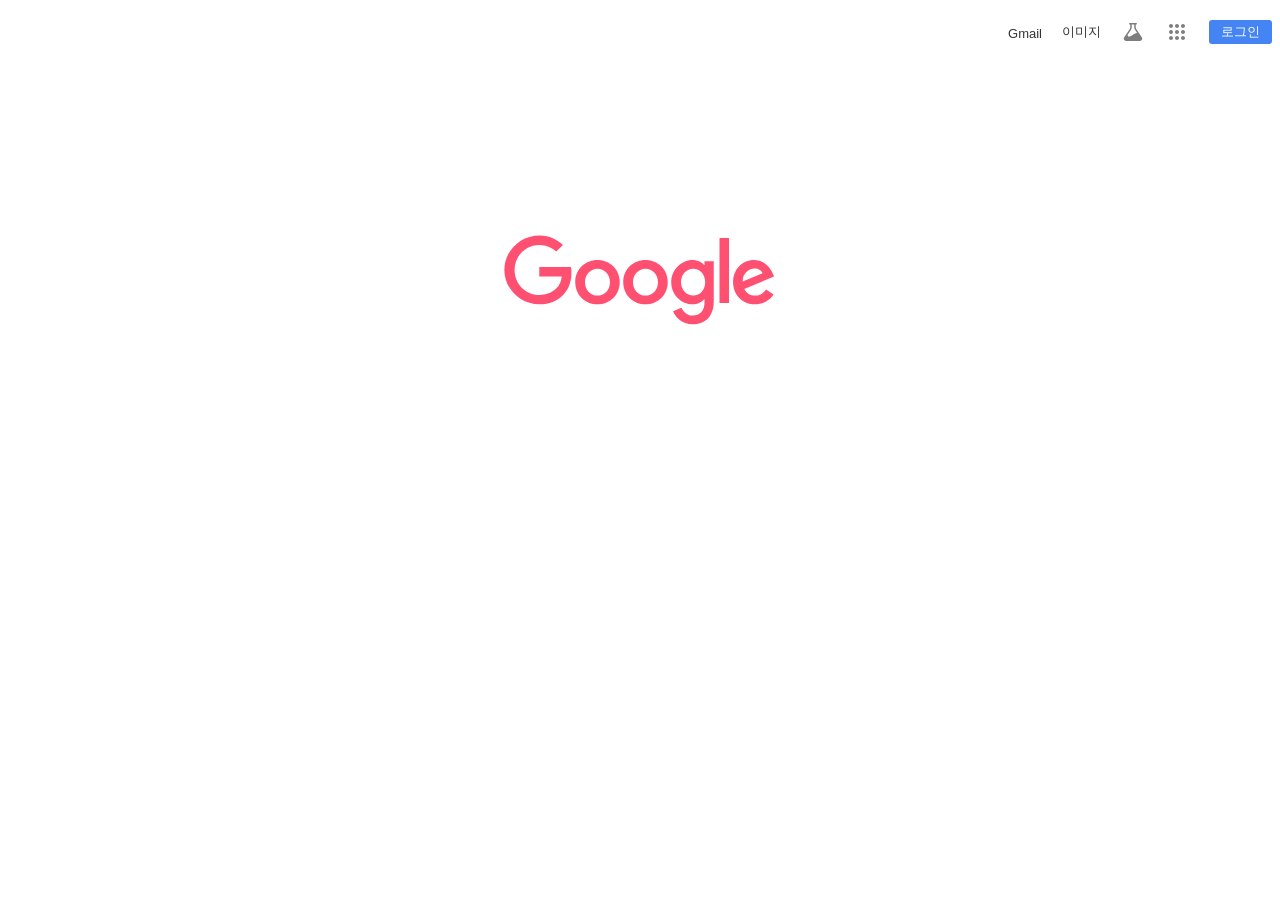
==== index.html @ dc35f517 "google-clone-로고까지" ====
<!doctype html>
<html lang="ko">
  <head>
    <meta charset="UTF-8" />
    <meta name="viewport" content="width=device-width, initial-scale=1.0" />
    <title>구글 클론 (res)</title>
    <link rel="stylesheet" href="css/main.css" />
    <!-- favicon -->
    <link
      rel="icon"
      type="image/png"
      href="favicon/favicon-96x96.png"
      sizes="96x96"
    />
    <link rel="icon" type="image/svg+xml" href="favicon/favicon.svg" />
    <link rel="shortcut icon" href="favicon/favicon.ico" />
    <link
      rel="apple-touch-icon"
      sizes="180x180"
      href="favicon/apple-touch-icon.png"
    />
    <link rel="manifest" href="favicon/site.webmanifest" />
  </head>
  <body>
    <!-- nav -->
    <nav>
      <a href="#" id="mail">Gmail</a>
      <a href="#" id="imgs">이미지</a>
      <div class="navIcon">
        <a href="#" class="navIcon-a" aria-label="Search Labs"
          ><svg
            class="gb_E"
            focusable="false"
            height="24px"
            viewBox="0 -960 960 960"
            width="24px"
          >
            <path
              d="M209-120q-42 0-70.5-28.5T110-217q0-14 3-25.5t9-21.5l228-341q10-14 15-31t5-34v-110h-20q-13 0-21.5-8.5T320-810q0-13 8.5-21.5T350-840h260q13 0 21.5 8.5T640-810q0 13-8.5 21.5T610-780h-20v110q0 17 5 34t15 31l227 341q6 9 9.5 20.5T850-217q0 41-28 69t-69 28H209Zm221-660v110q0 26-7.5 50.5T401-573L276-385q-6 8-8.5 16t-2.5 16q0 23 17 39.5t42 16.5q28 0 56-12t80-47q69-45 103.5-62.5T633-443q4-1 5.5-4.5t-.5-7.5l-78-117q-15-21-22.5-46t-7.5-52v-110H430Z"
            ></path>
          </svg>
        </a>
        <a href="#" class="navIcon-a" aria-label="Google 앱"
          ><svg class="gb_F" focusable="false" viewBox="0 0 24 24">
            <path
              d="M6,8c1.1,0 2,-0.9 2,-2s-0.9,-2 -2,-2 -2,0.9 -2,2 0.9,2 2,2zM12,20c1.1,0 2,-0.9 2,-2s-0.9,-2 -2,-2 -2,0.9 -2,2 0.9,2 2,2zM6,20c1.1,0 2,-0.9 2,-2s-0.9,-2 -2,-2 -2,0.9 -2,2 0.9,2 2,2zM6,14c1.1,0 2,-0.9 2,-2s-0.9,-2 -2,-2 -2,0.9 -2,2 0.9,2 2,2zM12,14c1.1,0 2,-0.9 2,-2s-0.9,-2 -2,-2 -2,0.9 -2,2 0.9,2 2,2zM16,6c0,1.1 0.9,2 2,2s2,-0.9 2,-2 -0.9,-2 -2,-2 -2,0.9 -2,2zM12,8c1.1,0 2,-0.9 2,-2s-0.9,-2 -2,-2 -2,0.9 -2,2 0.9,2 2,2zM18,14c1.1,0 2,-0.9 2,-2s-0.9,-2 -2,-2 -2,0.9 -2,2 0.9,2 2,2zM18,20c1.1,0 2,-0.9 2,-2s-0.9,-2 -2,-2 -2,0.9 -2,2 0.9,2 2,2z"
            ></path>
            <image
              src="https://ssl.gstatic.com/gb/images/bar/al-icon.png"
              alt=""
              height="24"
              width="24"
              style="border: none; display: none \9"
            ></image>
          </svg>
        </a>
        <!-- 로그인 -->
        <a href="#"
          ><button id="login" onclick="window.open('login.html')">
            로그인
          </button></a
        >
      </div>
    </nav>
    <!-- main -->
    <main class="main-wrap">
      <!-- 로고 -->
       <div class="g-logo"></div>
      <!-- 검색창 -->
      <!-- 검색 리스트 -->
      <!-- 검색 버튼 -->
    </main>
  </body>
</html>
---- css/main.css ----
* {
  margin: 0;
  padding: 0;
  box-sizing: border-box;
}
ul,
li {
  list-style: none;
}
body {
  font-family: Arial, Helvetica, sans-serif;
}
a {
  color: #333;
  text-decoration: none;
}

/* nav */
nav {
  width: 100%;
  padding: 20px 8px;
  font-size: 13px;
  display: flex;
  justify-content: flex-end;
  align-items: center;
  gap: 20px;
}
/* .navIcon */
.navIcon {
  display: flex;
  gap: 20px;
  align-items: center;
}
.navIcon-a {
  position: relative;
  width: 24px;
  height: 24px;
  opacity: 0.5;
  transition: all 0.5s;
}
.navIcon-a svg {
  width: 100%;
}
.navIcon-a::before {
  content: attr(aria-label);
  position: absolute;
  top: 36px;
  left: 50%;
  transform: translateX(-50%);
  padding: 5px 10px;
  /* 글 줄 바꿈 방지 */
  white-space: nowrap;
  font-size: 12px;
  border-radius: 3px;
  background-color: #222;
  color: #fff;
  opacity: 0;
  visibility: hidden;
  transition: all 1s;
}
.navIcon-a::after {
  content: "";
  position: absolute;
  top: -5px;
  left: -5px;
  display: block;
  width: 34px;
  height: 34px;
  border-radius: 50%;
  background-color: rgba(0, 0, 0, 0.2);
  opacity: 0;
  transition: all 0.5s;
}
#mail {
  padding-top: 2px;
}
/* nav 호버 */
nav > a:hover {
  text-decoration: underline;
}
.navIcon-a:hover::before,
.navIcon-a:hover::after,
.navIcon-a:hover {
  opacity: 1;
  visibility: visible;
}

/* 로그인 */
#login {
  padding: 3px 12px;
  border: 0;
  border-radius: 3px;
  cursor: pointer;
  color: #fff;
  background-color: #4484f3;
}

/* main */
.main-wrap {
  width: 100%;
  display: flex;
  flex-direction: column;
  align-items: center;
  padding-top: 171px;
}
/* 로고 */
.g-logo {
    /* mask-image : 모양만 남고 색으로 채워짐 (이미지는 안보임) */
  mask-image: url("../images/google_logo.svg");
  width: 272px;
  height: 92px;
  background-color: #ff5072;
}
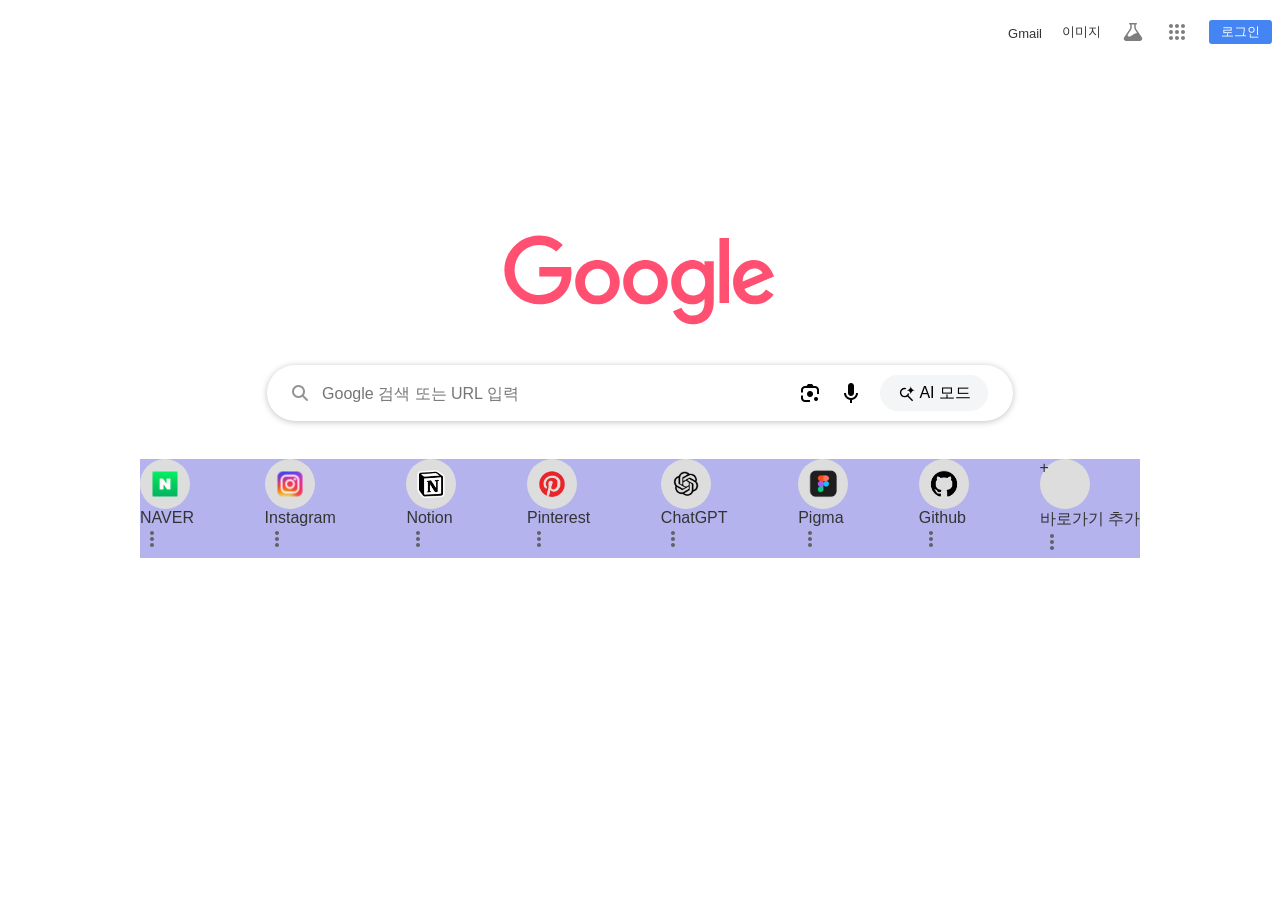
==== commit 56b1be84: "searchbar-searchplus-ing" ====
--- a/index.html
+++ b/index.html
@@ -20,6 +20,14 @@
       href="favicon/apple-touch-icon.png"
     />
     <link rel="manifest" href="favicon/site.webmanifest" />
+    <!-- 폰트어썸 -->
+    <link
+      rel="stylesheet"
+      href="https://cdnjs.cloudflare.com/ajax/libs/font-awesome/6.5.2/css/all.min.css"
+      integrity="sha512-SnH5WK+bZxgPHs44uWIX+LLJAJ9/2PkPKZ5QiAj6Ta86w+fsb2TkcmfRyVX3pBnMFcV7oQPJkl9QevSCWr3W6A=="
+      crossorigin="anonymous"
+      referrerpolicy="no-referrer"
+    />
   </head>
   <body>
     <!-- nav -->
@@ -65,9 +73,125 @@
     <!-- main -->
     <main class="main-wrap">
       <!-- 로고 -->
-       <div class="g-logo"></div>
-      <!-- 검색창 -->
+      <div class="g-logo"></div>
+      <!-- 검색 입력창 -->
+      <div class="search_bar">
+        <!-- left -->
+        <div class="left">
+          <!-- 아이콘 -->
+          <i
+            class="fa-solid fa-magnifying-glass"
+            style="color: rgb(147, 147, 147)"
+          ></i>
+          <!-- 검색 입력창 -->
+          <input type="text" placeholder="Google 검색 또는 URL 입력" />
+        </div>
+        <!-- right - 아이콘 -->
+        <div class="right">
+          <a href="#"><img src="images/Frame.png" alt="검색" /></a>
+          <a href="#"
+            ><img src="images/googlemic_color_24dp.png" alt="음성"
+          /></a>
+          <button class="ai-btn" title="Google 검색의 AI 모드에서 질문하기">
+            <img src="images/search_spark.svg" alt="서치" />AI 모드
+          </button>
+        </div>
+      </div>
       <!-- 검색 리스트 -->
+      <div class="search-plus">
+        <ul>
+          <li>
+            <a href="https://www.naver.com/">
+              <div class="roundBox">
+                <img src="images/naver.png" alt="네이버아이콘" />
+              </div>
+              <p>NAVER</p>
+            </a>
+            <div class="more">
+              <img src="images/icon_more_vert.svg" alt="더보기" />
+            </div>
+          </li>
+          <li>
+            <a href="https://www.instagram.com/">
+              <div class="roundBox">
+                <img src="images/instagram.png" alt="인스타그램아이콘" />
+              </div>
+              <p>Instagram</p>
+            </a>
+            <div class="more">
+              <img src="images/icon_more_vert.svg" alt="더보기" />
+            </div>
+          </li>
+          <li>
+            <a href="https://www.notion.com/ko">
+              <div class="roundBox">
+                <img id="notion" src="images/notion.png" alt="노션아이콘" />
+              </div>
+              <p>Notion</p>
+            </a>
+            <div class="more">
+              <img src="images/icon_more_vert.svg" alt="더보기" />
+            </div>
+          </li>
+          <li>
+            <a href="https://kr.pinterest.com/">
+              <div class="roundBox">
+                <img
+                  id="pinterest"
+                  src="images/pinterest.png"
+                  alt="핀터레스트아이콘"
+                />
+              </div>
+              <p>Pinterest</p>
+            </a>
+            <div class="more">
+              <img src="images/icon_more_vert.svg" alt="더보기" />
+            </div>
+          </li>
+          <li>
+            <a href="https://chatgpt.com/">
+              <div class="roundBox">
+                <img id="chat" src="images/gpt.png" alt="챗지피티아이콘" />
+              </div>
+              <p>ChatGPT</p>
+            </a>
+            <div class="more">
+              <img src="images/icon_more_vert.svg" alt="더보기" />
+            </div>
+          </li>
+          <li>
+            <a href="https://www.figma.com/">
+              <div class="roundBox">
+                <img id="figma" src="images/figma.png" alt="피그마아이콘" />
+              </div>
+              <p>Pigma</p>
+            </a>
+            <div class="more">
+              <img src="images/icon_more_vert.svg" alt="더보기" />
+            </div>
+          </li>
+          <li>
+            <a href="https://github.com/">
+              <div class="roundBox">
+                <img id="git" src="images/github.png" alt="깃허브아이콘" />
+              </div>
+              <p>Github</p>
+            </a>
+            <div class="more">
+              <img src="images/icon_more_vert.svg" alt="더보기" />
+            </div>
+          </li>
+          <li>
+            <a href="#">
+              <div class="roundBox" id="plus"><span>+</span></div>
+              <p>바로가기 추가</p>
+            </a>
+            <div class="more">
+              <img src="images/icon_more_vert.svg" alt="더보기" />
+            </div>
+          </li>
+        </ul>
+      </div>
       <!-- 검색 버튼 -->
     </main>
   </body>
--- a/css/main.css
+++ b/css/main.css
@@ -101,13 +101,160 @@
   display: flex;
   flex-direction: column;
   align-items: center;
+  gap: 38px;
   padding-top: 171px;
 }
 /* 로고 */
 .g-logo {
-    /* mask-image : 모양만 남고 색으로 채워짐 (이미지는 안보임) */
+  /* mask-image : 모양만 남고 색으로 채워짐 (이미지는 안보임) */
   mask-image: url("../images/google_logo.svg");
   width: 272px;
   height: 92px;
   background-color: #ff5072;
 }
+
+/* 검색 입력창 */
+.search_bar {
+  display: flex;
+  justify-content: space-between;
+  align-items: center;
+
+  width: 100%;
+  max-width: 746px;
+  min-width: 337px;
+  padding: 10px 25px;
+  border-radius: 100px;
+  box-shadow: rgba(32, 33, 36, 0.28) 0px 1px 6px 0px;
+  background-color: #fff;
+}
+
+/* left */
+.left {
+  display: flex;
+  align-items: center;
+  gap: 2%;
+  width: 65%;
+  background-color: #fff;
+}
+.left input {
+  all: unset;
+  /* outline: none;
+  border: none; */
+  width: 100%;
+  padding: 5px;
+  margin-top: 2px;
+  /* 한줄로 */
+  white-space: nowrap;
+  /* 넘치면 숨김 */
+  overflow: hidden;
+  /* ...표시 */
+  text-overflow: ellipsis;
+}
+
+/* right */
+.right {
+  display: flex;
+  align-items: center;
+  justify-content: space-between;
+  gap: 3%;
+  width: 27%;
+  min-width: 190px;
+}
+.right a {
+  width: 24px;
+}
+.right a img {
+  display: block;
+  width: 100%;
+  filter: brightness(0);
+}
+.ai-btn {
+  all: unset;
+  display: flex;
+  align-items: center;
+  gap: 3px;
+  padding: 4px 14px;
+  /* 투명한 테두리 */
+  border: 3px solid transparent;
+  border-radius: 100px;
+  font-family: "Segoe UI", Tahoma, Geneva, Verdana, sans-serif;
+  background-color: #f3f5f6;
+  cursor: pointer;
+}
+.ai-btn img {
+  width: 19px;
+  filter: brightness(0);
+  margin-top: 3px;
+}
+.ai-btn:hover {
+  background:
+    linear-gradient(#fff, #fff) padding-box,
+    linear-gradient(
+        120deg,
+        #db5a5a,
+        #b5b3ee,
+        #70aee4,
+        #78eb8b,
+        hsl(69, 81%, 79%)
+      )
+      border-box;
+  background-size: 400% 100%;
+  animation: aiBorder 10s linear infinite;
+}
+@keyframes aiBorder {
+  to {
+    background-position: 400% 0;
+  }
+}
+
+/* media */
+@media (max-width: 670px) {
+  .left input {
+    /* 너비 반드시 설정!!! */
+    max-width: 200px;
+    /* 한줄로 */
+    white-space: nowrap;
+    /* 넘치면 숨김 */
+    overflow: hidden;
+    /* ...표시 */
+    text-overflow: ellipsis;
+  }
+}
+
+/* 검색 리스트 */
+.search-plus {
+  width: 100%;
+  max-width: 1000px;
+  min-width: 250px;
+  background-color: #b5b3ee;
+}
+.search-plus ul {
+  display: flex;
+  flex-wrap: wrap;
+  justify-content: space-between;
+}
+.roundBox {
+  position: relative;
+  width: 50px;
+  height: 50px;
+  border-radius: 50%;
+  background-color: #ddd;
+}
+.roundBox img {
+  position: absolute;
+  top: 50%;
+  left: 50%;
+  transform: translate(-50%, -50%);
+  width: 50%;
+}
+#figma {
+  width: 65%;
+}
+#notion,
+#git,
+#pinterest {
+  width: 100%;
+}
+#chat {
+  width: 150%;
+}
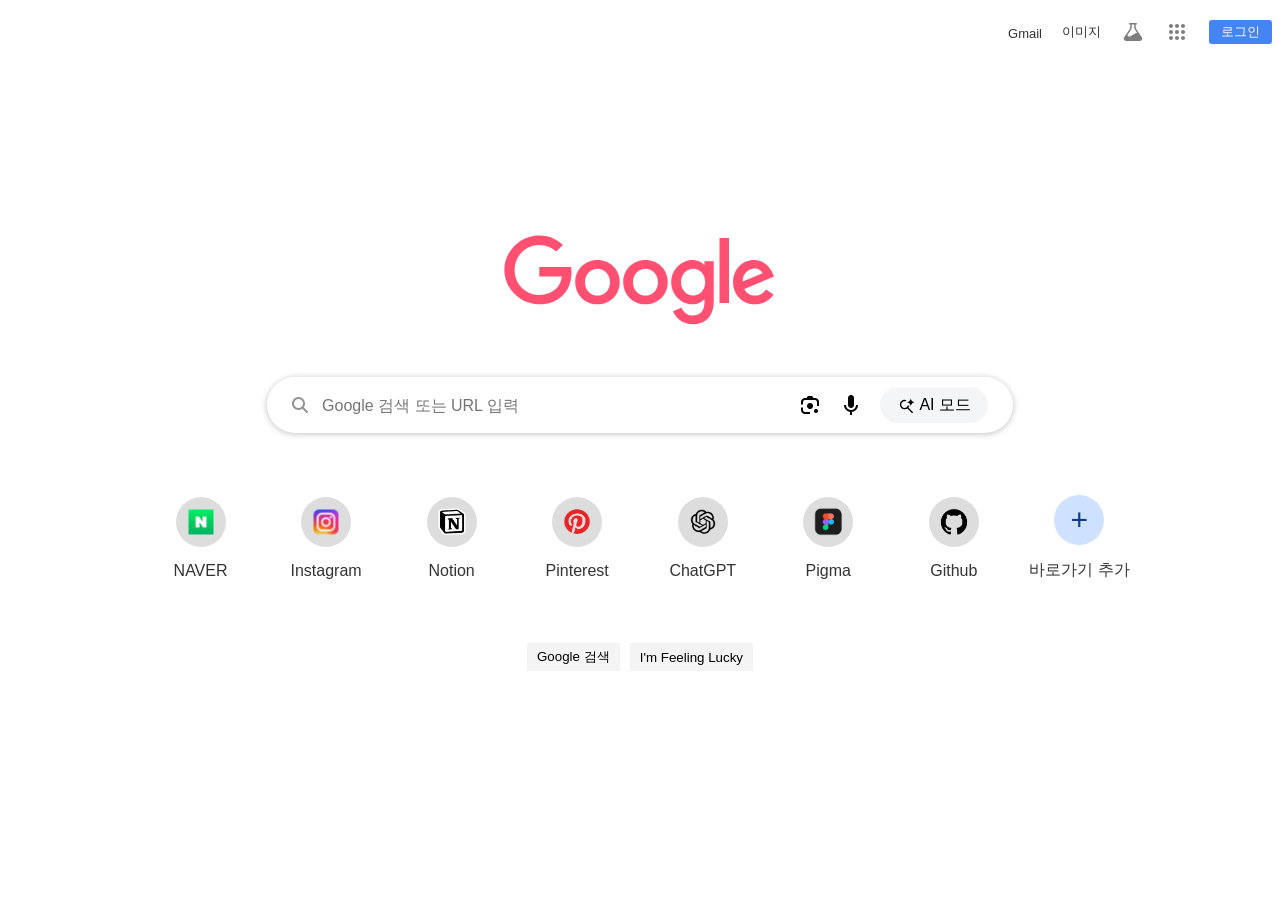
==== commit a253e525: "google-clone 완성" ====
--- a/index.html
+++ b/index.html
@@ -193,6 +193,10 @@
         </ul>
       </div>
       <!-- 검색 버튼 -->
+      <div class="search-btn">
+        <button>Google 검색</button>
+        <button>I'm Feeling Lucky</button>
+      </div>
     </main>
   </body>
 </html>
--- a/css/main.css
+++ b/css/main.css
@@ -101,7 +101,7 @@
   display: flex;
   flex-direction: column;
   align-items: center;
-  gap: 38px;
+  gap: 50px;
   padding-top: 171px;
 }
 /* 로고 */
@@ -226,12 +226,19 @@
   width: 100%;
   max-width: 1000px;
   min-width: 250px;
-  background-color: #b5b3ee;
+  /* background-color: #b5b3ee; */
 }
 .search-plus ul {
+  width: 100%;
   display: flex;
   flex-wrap: wrap;
-  justify-content: space-between;
+  justify-content: space-evenly;
+  gap: 10px;
+}
+.search-plus li {
+  position: relative;
+  /* width: calc((100% - 40px) / 5); */
+  /* flex: 1; */
 }
 .roundBox {
   position: relative;
@@ -258,3 +265,76 @@
 #chat {
   width: 150%;
 }
+
+/* 바로가기 추가 버튼 */
+#plus {
+  position: relative;
+  background-color: #cee2ff;
+}
+#plus span {
+  position: absolute;
+  top: 50%;
+  left: 50%;
+  transform: translate(-50%, -50%);
+  color: #123b88;
+  font-size: 30px;
+}
+.search-plus a {
+  position: relative;
+  display: flex;
+  flex-direction: column;
+  align-items: center;
+  justify-content: center;
+  gap: 15px;
+  width: 110px;
+  height: 110px;
+  z-index: 99;
+}
+/* 더보기 */
+.more {
+  position: absolute;
+  top: 0;
+  left: 0;
+  width: 100%;
+  height: 100%;
+  border-radius: 3px;
+  background-color: rgba(0, 0, 0, 0.2);
+  transition: all 0.3s;
+  opacity: 0;
+}
+.more img {
+  position: absolute;
+  top: 10px;
+  right: 2px;
+  opacity: 0;
+}
+/* 호버 */
+.search-plus li:hover .more {
+  opacity: 1;
+}
+.search-plus li:hover .more img {
+  opacity: 1;
+  transition: all 0.5s;
+  /* 0.5초 뒤에 나타남 */
+  transition-delay: 0.5s;
+}
+
+/* 검색버튼 */
+.search-btn {
+  width: 50%;
+  display: flex;
+  justify-content: center;
+  gap: 10px;
+}
+.search-btn button {
+  border: 0;
+  padding: 5px 10px;
+  background-color: #f4f4f4;
+}
+.search-btn button:hover {
+  color: #333;
+  /* 입체적 */
+  background: linear-gradient(to bottom, #ffffff 0%, #f6f6f6 47%, #ededed 100%);
+  box-shadow: 0px 1px 3px rgba(0, 0, 0, 0.2);
+  cursor: pointer;
+}
